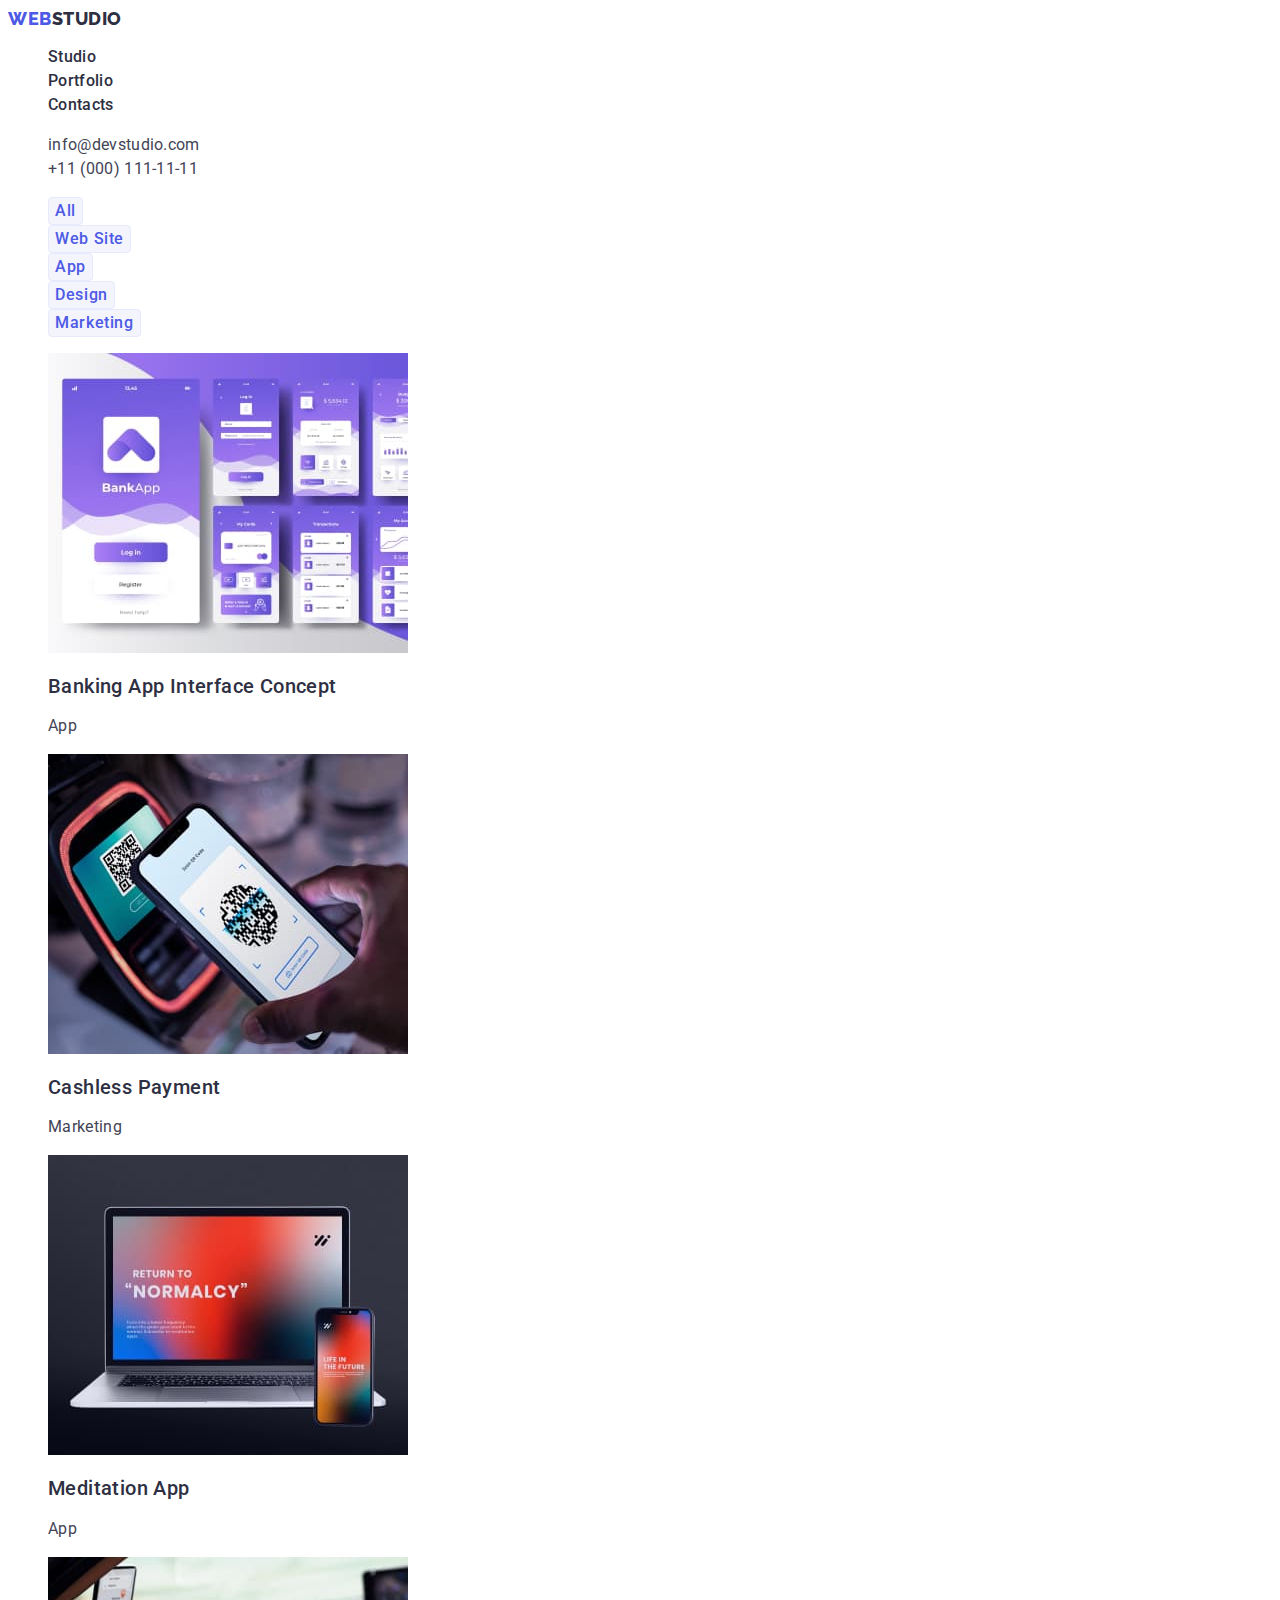
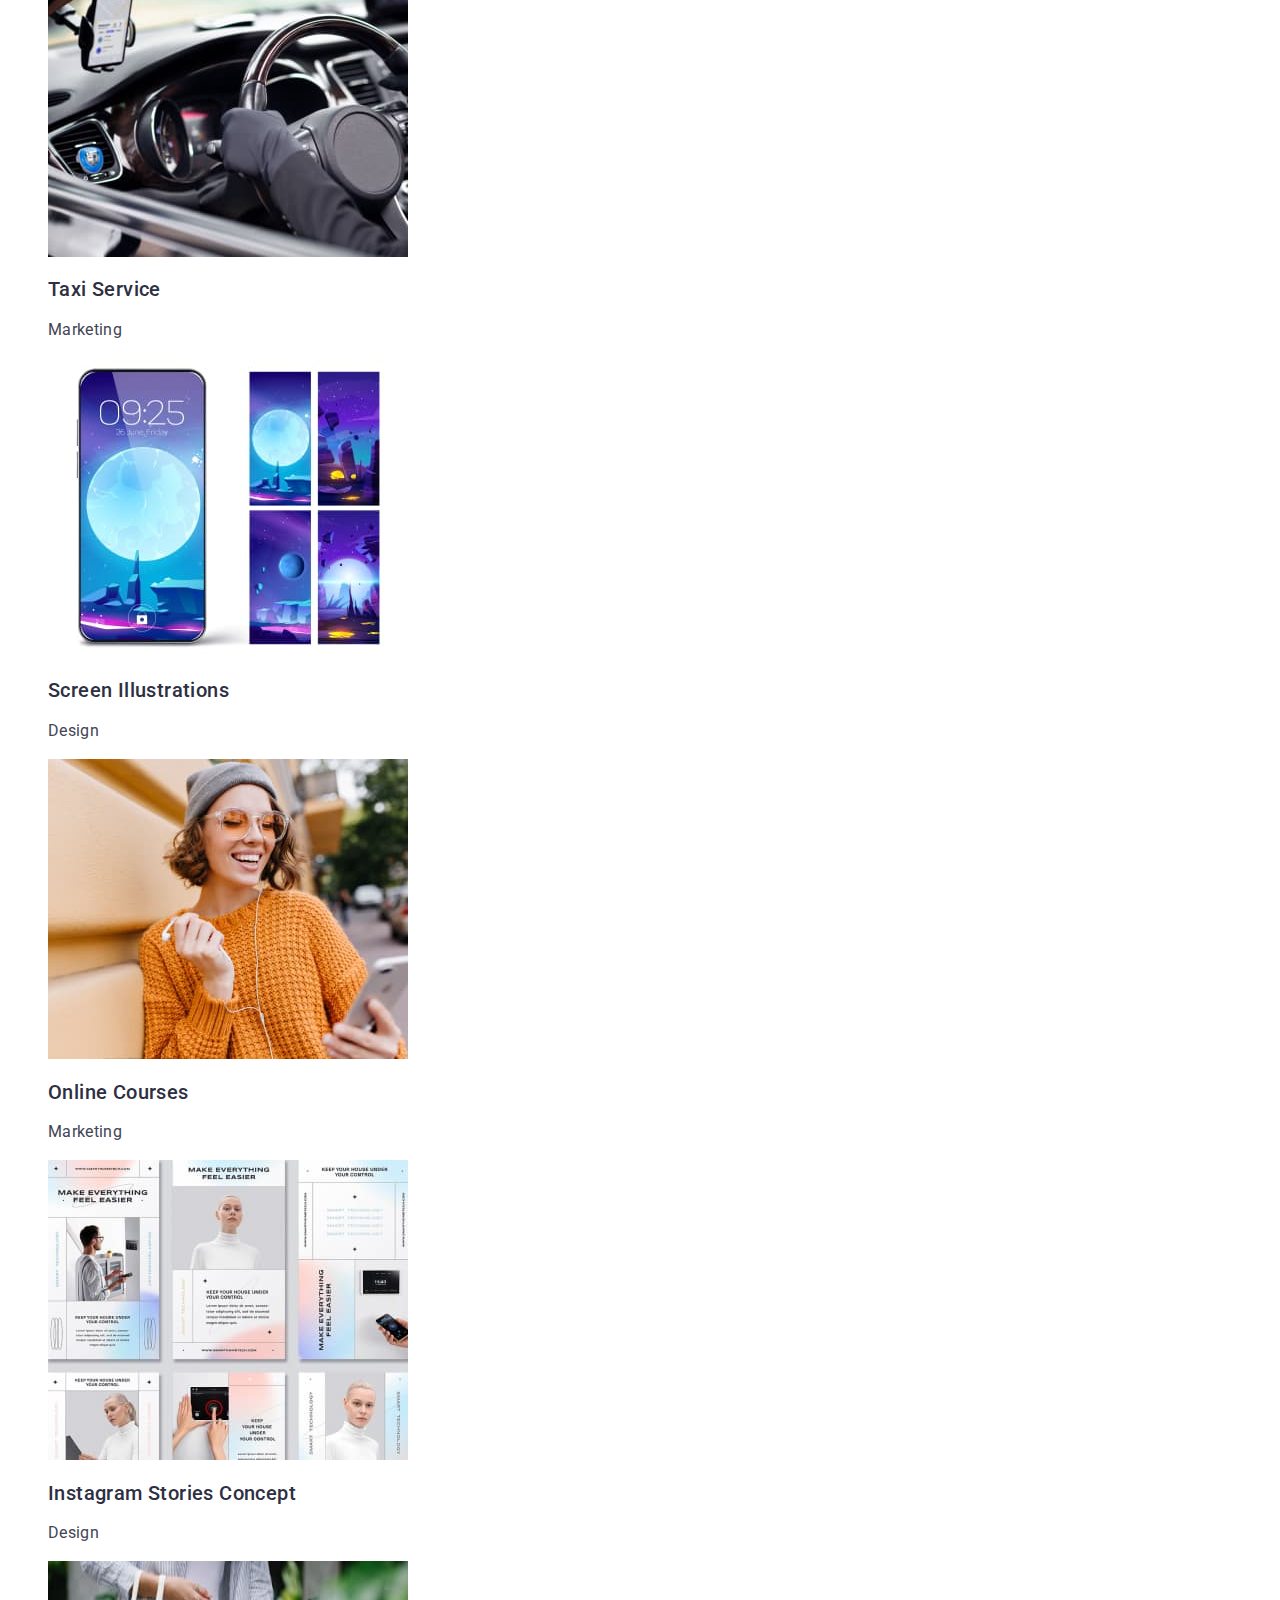
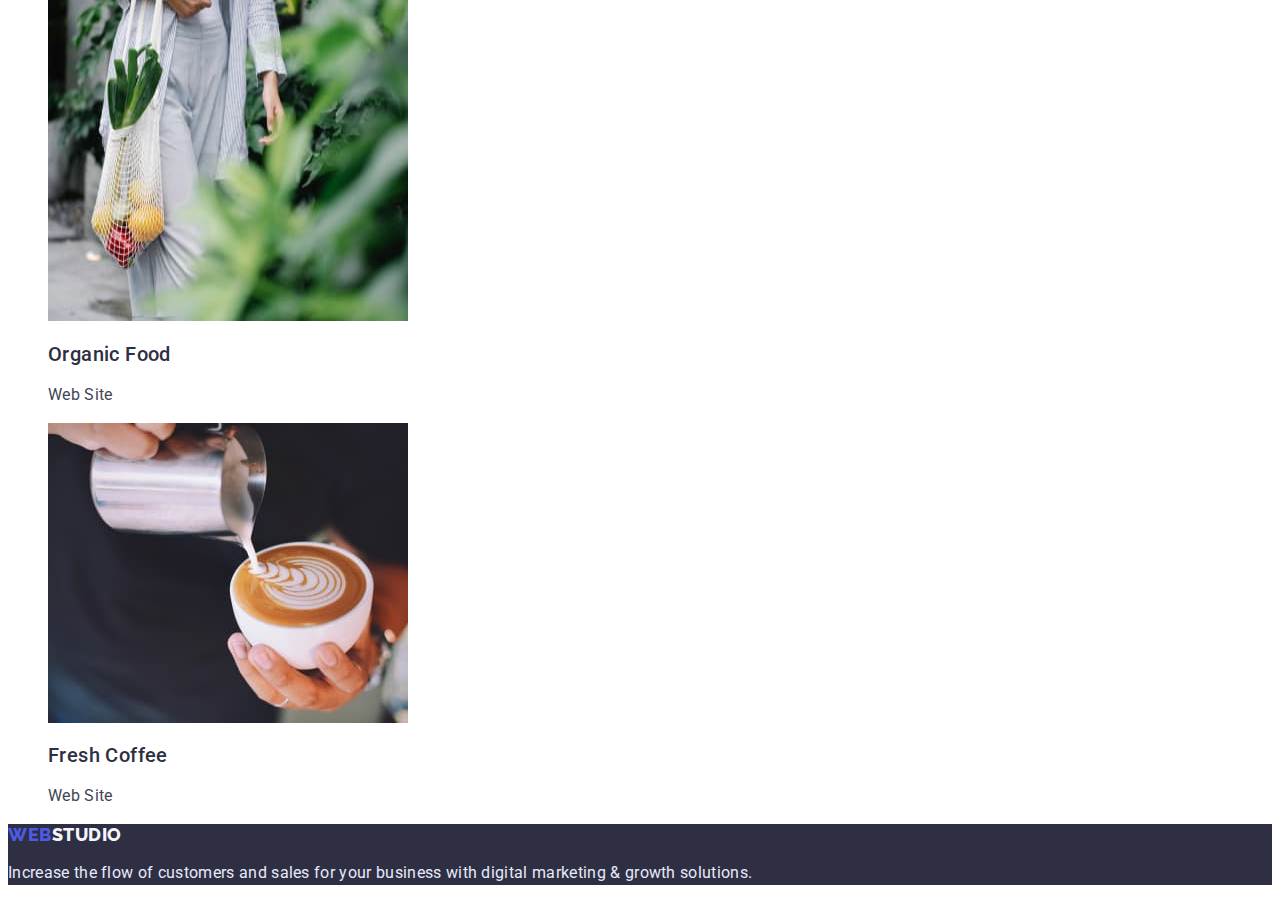
==== portfolio.html @ 7cc0dd87 "Initial commit" ====
<!DOCTYPE html>
<html lang="en">
  <head>
    <meta charset="UTF-8" />
    <meta http-equiv="X-UA-Compatible" content="IE=edge" />
    <meta name="viewport" content="width=device-width, initial-scale=1.0" />
    <title>Document</title>
    <link rel="preconnect" href="https://fonts.googleapis.com" />
    <link rel="preconnect" href="https://fonts.gstatic.com" crossorigin />
    <link
      href="https://fonts.googleapis.com/css2?family=Raleway:wght@800&family=Roboto:wght@400;500;700&display=swap"
      rel="stylesheet"
    />
    <link rel="stylesheet" href="./css/styles.css" />
  </head>
  <body>
    <!--HEADER-->
    <header>
      <nav class="navigation">
        <a class="logo link" href="./index.html"
          >WEB<span class="header-part-word">Studio</span>
        </a>
        <ul class="menu list">
          <li class="menu-item">
            <a class="menu-link link" href="./index.html">Studio</a>
          </li>
          <li class="menu-item">
            <a class="menu-link link" href="./portfolio.html">Portfolio</a>
          </li>
          <li class="menu-item">
            <a class="menu-link link" href="">Contacts</a>
          </li>
        </ul>
        <!--Navigation-->
      </nav>
      <address class="communication-methods">
        <ul class="list">
          <li>
            <a class="link contacts" href="mailto:info@devstudio.com"
              >info@devstudio.com</a
            >
          </li>
          <li>
            <a class="link contacts" href="tel:+110001111111"
              >+11 (000) 111-11-11
            </a>
          </li>
        </ul>
      </address>
    </header>
    <!--==========================MAIN====================-->
    <main>
      <!--========FIRST SECTIONS==========-->
      <section>
        <h1 hidden>Sections of the site</h1>
        <ul class="list menu-sections">
          <!--BUTTONS FOCUS HOVER-->
          <li><button class="filter-btn" type="button">All</button></li>
          <li><button class="filter-btn" type="button">Web Site</button></li>
          <li><button class="filter-btn" type="button">App</button></li>
          <li><button class="filter-btn" type="button">Design</button></li>
          <li><button class="filter-btn" type="button">Marketing</button></li>
        </ul>
        <ul class="list">
          <li>
            <a class="link" href="">
              <img
                src="./images/bankappinterfc.jpg"
                alt="Banking App Interface Concept"
                width="360"
                height="300"
              />
              <h2 class="nav-types-work">Banking App Interface Concept</h2>
              <p class="text-supnav">App</p>
            </a>
          </li>
          <li>
            <a class="link" href="">
              <img
                src="./images/cashless-payment.jpg"
                alt="Cashless Payment"
                width="360"
                height="300"
              />
              <h2 class="nav-types-work">Cashless Payment</h2>
              <p class="text-supnav">Marketing</p></a
            >
          </li>
          <li>
            <a class="link" href="">
              <img
                src="./images/meditaion-app.jpg"
                alt="Meditation App"
                width="360"
                height="300"
              />
              <h2 class="nav-types-work">Meditation App</h2>
              <p class="text-supnav">App</p>
            </a>
          </li>
          <li>
            <a class="link" href="">
              <img
                src="./images/taxi-service.jpg"
                alt="Taxi Service"
                width="360"
                height="300"
              />
              <h2 class="nav-types-work">Taxi Service</h2>
              <p class="text-supnav">Marketing</p>
            </a>
          </li>
          <li>
            <a class="link" href="">
              <img
                src="./images/screen-illustrations.jpg"
                alt="Screen Illustrations"
                width="360"
                height="300"
              />
              <h2 class="nav-types-work">Screen Illustrations</h2>
              <p class="text-supnav">Design</p>
            </a>
          </li>
          <li>
            <a class="link" href="">
              <img
                src="./images/online-courses.jpg"
                alt="Online Courses"
                height="300"
                width="360"
              />
              <h2 class="nav-types-work">Online Courses</h2>
              <p class="text-supnav">Marketing</p>
            </a>
          </li>
          <li>
            <a class="link" href="">
              <img
                src="./images/instagram-stories-concept.jpg"
                alt="Instagram Stories Concept"
                width="360"
                height="300"
              />
              <h2 class="nav-types-work">Instagram Stories Concept</h2>
              <p class="text-supnav">Design</p>
            </a>
          </li>
          <li>
            <a class="link" href="">
              <img
                src="./images/organic-food.jpg"
                alt="Organic Food"
                width="360"
                height="360"
              />
              <h2 class="nav-types-work">Organic Food</h2>
              <p class="text-supnav">Web Site</p>
            </a>
          </li>
          <li>
            <a class="link" href="">
              <img
                src="./images/fresh-coffee.jpg"
                alt="Fresh Coffee"
                width="360"
                height="300"
              />
              <h2 class="nav-types-work">Fresh Coffee</h2>
              <p class="text-supnav">Web Site</p>
            </a>
          </li>
        </ul>
      </section>
    </main>
    <footer class="footer">
      <a class="logo link" href="./index.html"
        >WEB<span class="footer-part-word">Studio</span>
      </a>
      <p class="paragraph-footer">
        Increase the flow of customers and sales for your business with digital
        marketing & growth solutions.
      </p>
    </footer>
  </body>
</html>
---- css/styles.css ----
:root {
  --font-color: #4d5ae5;
  --color-menu: #2e2f42;
  --color-nav-links: #434455;
}
.list {
  list-style: none;
}
.link {
  text-decoration: none;
}
body {
  font-family: "Roboto", sans-serif;
  color: var(--color-nav-links);
  background-color: #ffffff;
}
/*=============================HEADER FIRST AND SEKOND PAGE============================*/
.logo {
  font-family: "Raleway", sans-serif;
  font-weight: 800;
  font-size: 18px;
  line-height: 1.17;
  letter-spacing: 0.03em;
  text-transform: uppercase;
  color: var(--font-color);
}
.header-part-word {
  font-family: "Raleway", sans-serif;
  font-weight: 800;
  font-size: 18px;
  line-height: 1.17;
  letter-spacing: 0.03em;
  text-transform: uppercase;

  color: var(--color-menu);
}

.menu-link {
  font-weight: 500;
  font-size: 16px;
  line-height: 1.5;
  letter-spacing: 0.02em;

  color: var(--color-menu);
}
.menu-link:hover,
.menu-link:focus {
  color: #404bbf;
}
.communication-methods {
  font-style: normal;
}
.contacts {
  font-weight: 400;
  font-size: 16px;
  line-height: 1.5;
  letter-spacing: 0.02em;
  color: var(--color-nav-links);
}
.contacts:hover,
.contacts:focus {
  color: #404bbf;
}
.contacts {
  font-weight: 400;
  font-size: 16px;
  line-height: 1.5;
  letter-spacing: 0.02em;
  color: var(--color-nav-links);
}
.contacts:hover,
.contacts:focus {
  color: #404bbf;
}
/*=========================SECTION HERO FIRST PAGE====================== */
.hero {
  background: var(--color-menu);
}
.section-name {
  font-weight: 700;
  font-size: 56px;
  line-height: 1.07;
  text-align: center;
  letter-spacing: 0.02em;

  color: #ffffff;
}
.modal-btn {
  font-family: "Roboto", sans-serif;
  font-weight: 500;
  font-size: 16px;
  line-height: 1.5;
  letter-spacing: 0.04em;
  cursor: pointer;

  color: #ffffff;
  background: var(--font-color);
}
.modal-btn:hover,
.modal-btn:focus {
  background: #404bbf;
}
.section-subtitle {
  font-weight: 500;
  font-size: 20px;
  line-height: 1.2;
  letter-spacing: 0.02em;

  color: var(--color-menu);
}
.text-section-subtitle {
  font-size: 16px;
  line-height: 1.5;
  letter-spacing: 0.02em;
}
/*COMPONENS FOR TWO SECTOIN TITLE: What are we doing and Our team*/
.section-title {
  font-weight: 700;
  font-size: 36px;
  line-height: 1.11;
  text-align: center;
  letter-spacing: 0.02em;
  text-transform: capitalize;

  color: var(--color-menu);
}
/*COMPONENS FIRST SECTION for h for section Our team*/
.web-studioworker {
  font-weight: 500;
  font-size: 20px;
  line-height: 1.2;
  text-align: center;
  letter-spacing: 0.02em;

  color: var(--color-menu);
}
/*COMPONENS FIRST SECTION for p heading */
.web-studioworker-speciality {
  font-weight: 400;
  font-size: 16px;
  line-height: 1.5;
  text-align: center;
  letter-spacing: 0.02em;
}
/*==========================FOURTH SECTION====================== */
.section-list-team {
  background-color: #f4f4fd;
}
.links-fourth-section {
  background-color: #ffffff;
}
/*=====================SECTION HERO SECOND PAGE=========================*/
/*BUTTONS All-WebSite-App-Design-Marketing*/
.filter-btn {
  font-family: Roboto, sans-serif;
  font-weight: 500;
  font-size: 16px;
  line-height: 1.5;
  letter-spacing: 0.04em;

  color: var(--font-color);
  background: #f4f4fd;
  border: 1px solid #e7e9fc;
  border-radius: 4px;
  cursor: pointer;
}
.filter-btn:hover,
.filter-btn:focus {
  color: #ffffff;
  background: #404bbf;
}
/*================Subheadings of the second section====================*/
.nav-types-work {
  font-weight: 500;
  font-size: 20px;
  line-height: 1.2;
  letter-spacing: 0.02em;

  color: var(--color-menu);
}
/*PARAGRAPHS SUPHEADINGS*/
.text-supnav {
  font-size: 16px;
  line-height: 1.5;
  letter-spacing: 0.02em;
  color: var(--color-nav-links);
}
/*FOOTER*/
.footer {
  background-color: var(--color-menu);
}
.footer-part-word {
  font-family: "Raleway", sans-serif;
  font-weight: 800;
  font-size: 18px;
  line-height: 1.17;
  letter-spacing: 0.03em;
  color: #f4f4fd;
}
.paragraph-footer {
  font-weight: 400;
  font-size: 16px;
  line-height: 1.5;
  letter-spacing: 0.02em;
  color: #e7e9fc;
}
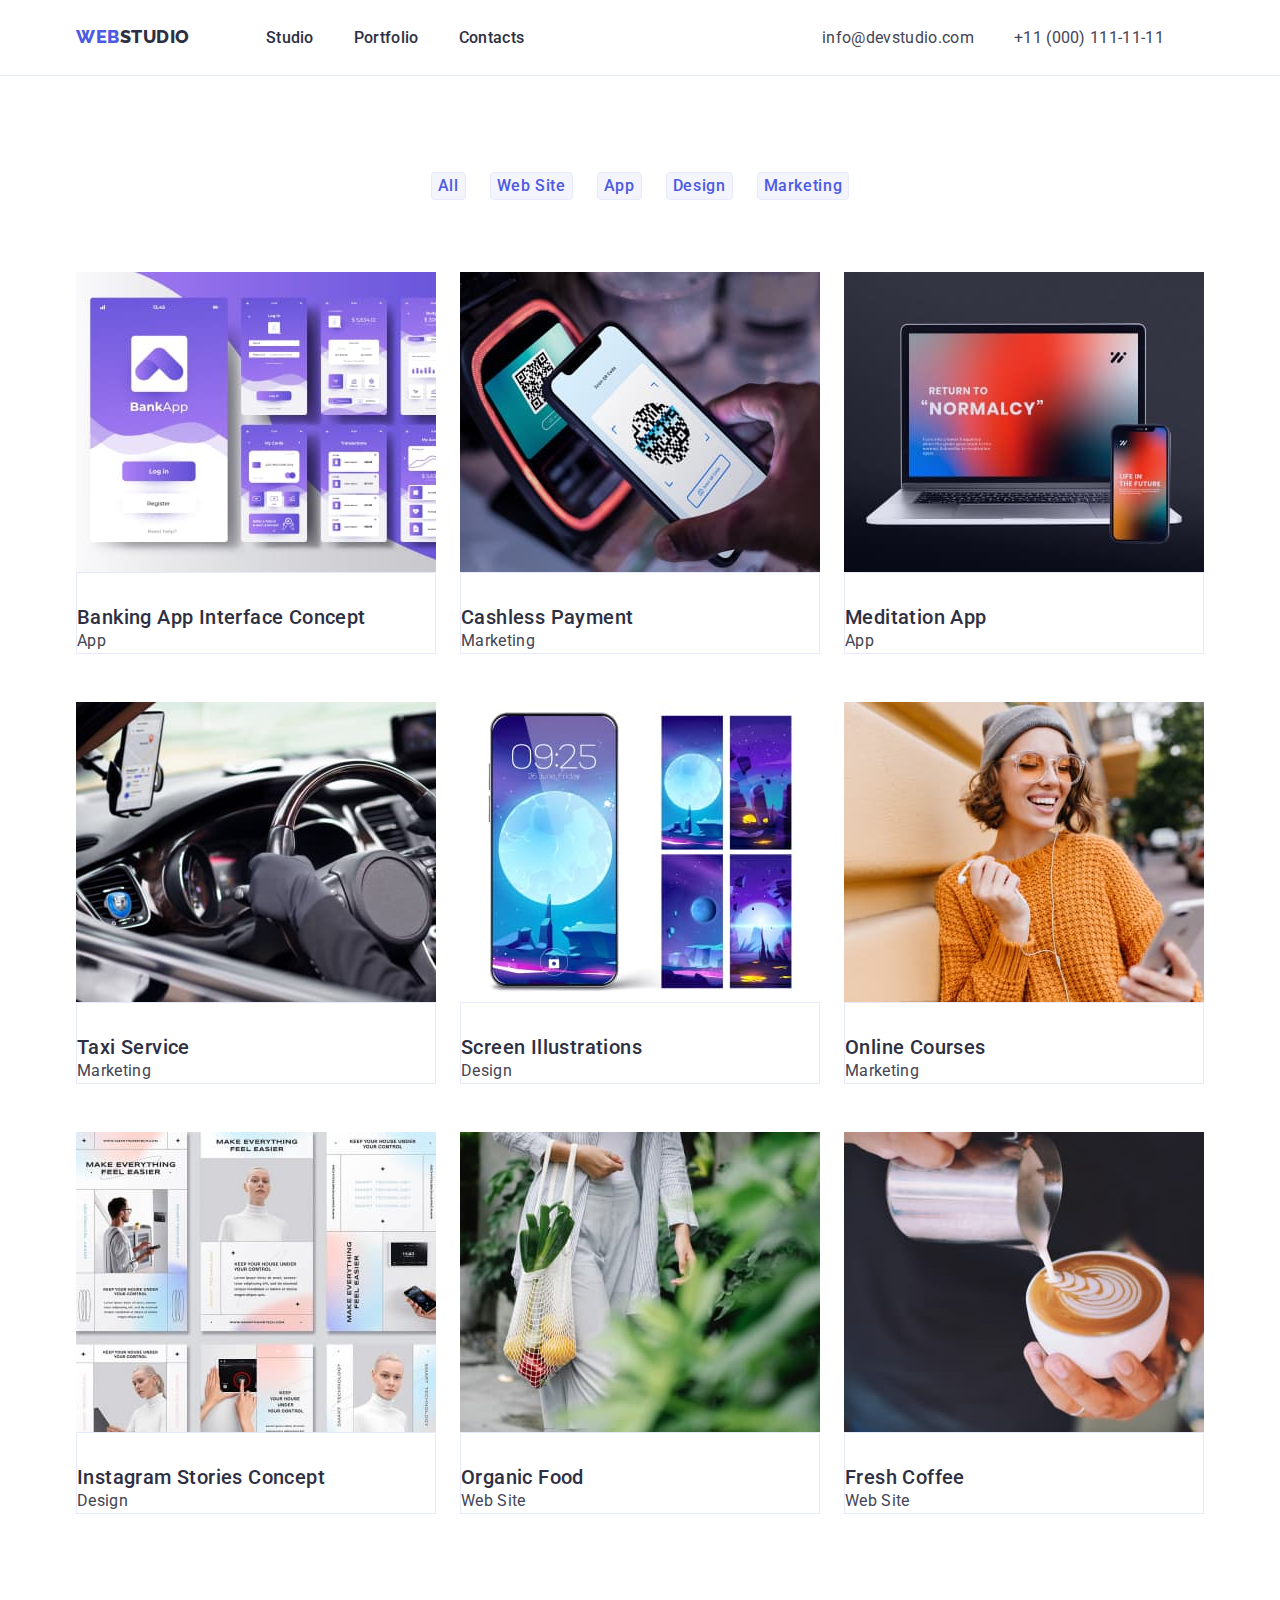
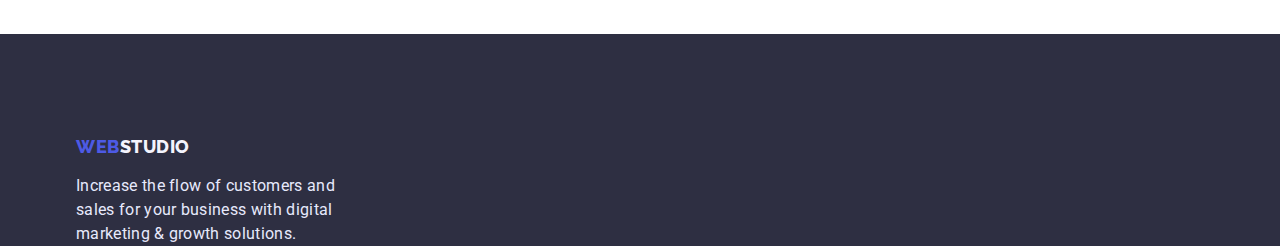
==== commit a490178a: "version-1" ====
--- a/portfolio.html
+++ b/portfolio.html
@@ -11,58 +11,75 @@
       href="https://fonts.googleapis.com/css2?family=Raleway:wght@800&family=Roboto:wght@400;500;700&display=swap"
       rel="stylesheet"
     />
+    <link
+      rel="stylesheet"
+      href="https://cdn.jsdelivr.net/npm/modern-normalize@1.1.0/modern-normalize.css"
+    />
     <link rel="stylesheet" href="./css/styles.css" />
   </head>
   <body>
     <!--HEADER-->
-    <header>
-      <nav class="navigation">
-        <a class="logo link" href="./index.html"
-          >WEB<span class="header-part-word">Studio</span>
-        </a>
-        <ul class="menu list">
-          <li class="menu-item">
-            <a class="menu-link link" href="./index.html">Studio</a>
-          </li>
-          <li class="menu-item">
-            <a class="menu-link link" href="./portfolio.html">Portfolio</a>
-          </li>
-          <li class="menu-item">
-            <a class="menu-link link" href="">Contacts</a>
-          </li>
-        </ul>
-        <!--Navigation-->
-      </nav>
-      <address class="communication-methods">
-        <ul class="list">
-          <li>
-            <a class="link contacts" href="mailto:info@devstudio.com"
-              >info@devstudio.com</a
-            >
-          </li>
-          <li>
-            <a class="link contacts" href="tel:+110001111111"
-              >+11 (000) 111-11-11
-            </a>
-          </li>
-        </ul>
-      </address>
+    <header class="page-header">
+      <div class="container page-header-container">
+        <nav class="navigation">
+          <a class="logo link" href="./index.html"
+            >WEB<span class="header-part-word">Studio</span>
+          </a>
+          <ul class="menu list">
+            <li class="menu-item">
+              <a class="menu-link link" href="./index.html">Studio</a>
+            </li>
+            <li class="menu-item">
+              <a class="menu-link link" href="./portfolio.html">Portfolio</a>
+            </li>
+            <li class="menu-item">
+              <a class="menu-link link" href="">Contacts</a>
+            </li>
+          </ul>
+          <!--Navigation-->
+        </nav>
+        <address class="communication-methods">
+          <ul class="menu list">
+            <li>
+              <a class="link contacts" href="mailto:info@devstudio.com"
+                >info@devstudio.com</a
+              >
+            </li>
+            <li>
+              <a class="link contacts" href="tel:+110001111111"
+                >+11 (000) 111-11-11
+              </a>
+            </li>
+          </ul>
+        </address>
+      </div>
     </header>
     <!--==========================MAIN====================-->
     <main>
       <!--========FIRST SECTIONS==========-->
-      <section>
+      <section class="container">
         <h1 hidden>Sections of the site</h1>
         <ul class="list menu-sections">
           <!--BUTTONS FOCUS HOVER-->
-          <li><button class="filter-btn" type="button">All</button></li>
-          <li><button class="filter-btn" type="button">Web Site</button></li>
-          <li><button class="filter-btn" type="button">App</button></li>
-          <li><button class="filter-btn" type="button">Design</button></li>
-          <li><button class="filter-btn" type="button">Marketing</button></li>
+          <li class="btn-portfolio">
+            <button class="filter-btn" type="button">All</button>
+          </li>
+          <li class="btn-portfolio">
+            <button class="filter-btn" type="button">Web Site</button>
+          </li>
+          <li class="btn-portfolio">
+            <button class="filter-btn" type="button">App</button>
+          </li>
+          <li class="btn-portfolio">
+            <button class="filter-btn" type="button">Design</button>
+          </li>
+          <li class="btn-portfolio">
+            <button class="filter-btn" type="button">Marketing</button>
+          </li>
         </ul>
-        <ul class="list">
-          <li>
+        <!-------------Types of work with pictures---------------------->
+        <ul class="list portfolio-img">
+          <li class="pictures-of-works">
             <a class="link" href="">
               <img
                 src="./images/bankappinterfc.jpg"
@@ -70,11 +87,13 @@
                 width="360"
                 height="300"
               />
-              <h2 class="nav-types-work">Banking App Interface Concept</h2>
-              <p class="text-supnav">App</p>
-            </a>
-          </li>
-          <li>
+              <div class="typical-examples-work">
+                <h2 class="nav-types-work">Banking App Interface Concept</h2>
+                <p class="text-supnav">App</p>
+              </div>
+            </a>
+          </li>
+          <li class="pictures-of-works">
             <a class="link" href="">
               <img
                 src="./images/cashless-payment.jpg"
@@ -82,11 +101,13 @@
                 width="360"
                 height="300"
               />
-              <h2 class="nav-types-work">Cashless Payment</h2>
-              <p class="text-supnav">Marketing</p></a
-            >
-          </li>
-          <li>
+              <div class="typical-examples-work">
+                <h2 class="nav-types-work">Cashless Payment</h2>
+                <p class="text-supnav">Marketing</p>
+              </div>
+            </a>
+          </li>
+          <li class="pictures-of-works">
             <a class="link" href="">
               <img
                 src="./images/meditaion-app.jpg"
@@ -94,11 +115,13 @@
                 width="360"
                 height="300"
               />
-              <h2 class="nav-types-work">Meditation App</h2>
-              <p class="text-supnav">App</p>
-            </a>
-          </li>
-          <li>
+              <div class="typical-examples-work">
+                <h2 class="nav-types-work">Meditation App</h2>
+                <p class="text-supnav">App</p>
+              </div>
+            </a>
+          </li>
+          <li class="pictures-of-works">
             <a class="link" href="">
               <img
                 src="./images/taxi-service.jpg"
@@ -106,11 +129,13 @@
                 width="360"
                 height="300"
               />
-              <h2 class="nav-types-work">Taxi Service</h2>
-              <p class="text-supnav">Marketing</p>
-            </a>
-          </li>
-          <li>
+              <div class="typical-examples-work">
+                <h2 class="nav-types-work">Taxi Service</h2>
+                <p class="text-supnav">Marketing</p>
+              </div>
+            </a>
+          </li>
+          <li class="pictures-of-works">
             <a class="link" href="">
               <img
                 src="./images/screen-illustrations.jpg"
@@ -118,11 +143,13 @@
                 width="360"
                 height="300"
               />
-              <h2 class="nav-types-work">Screen Illustrations</h2>
-              <p class="text-supnav">Design</p>
-            </a>
-          </li>
-          <li>
+              <div class="typical-examples-work">
+                <h2 class="nav-types-work">Screen Illustrations</h2>
+                <p class="text-supnav">Design</p>
+              </div>
+            </a>
+          </li>
+          <li class="pictures-of-works">
             <a class="link" href="">
               <img
                 src="./images/online-courses.jpg"
@@ -130,11 +157,13 @@
                 height="300"
                 width="360"
               />
-              <h2 class="nav-types-work">Online Courses</h2>
-              <p class="text-supnav">Marketing</p>
-            </a>
-          </li>
-          <li>
+              <div class="typical-examples-work">
+                <h2 class="nav-types-work">Online Courses</h2>
+                <p class="text-supnav">Marketing</p>
+              </div>
+            </a>
+          </li>
+          <li class="pictures-of-works bottom-pictures">
             <a class="link" href="">
               <img
                 src="./images/instagram-stories-concept.jpg"
@@ -142,23 +171,27 @@
                 width="360"
                 height="300"
               />
-              <h2 class="nav-types-work">Instagram Stories Concept</h2>
-              <p class="text-supnav">Design</p>
-            </a>
-          </li>
-          <li>
+              <div class="typical-examples-work">
+                <h2 class="nav-types-work">Instagram Stories Concept</h2>
+                <p class="text-supnav">Design</p>
+              </div>
+            </a>
+          </li>
+          <li class="pictures-of-works bottom-pictures">
             <a class="link" href="">
               <img
                 src="./images/organic-food.jpg"
                 alt="Organic Food"
                 width="360"
-                height="360"
-              />
-              <h2 class="nav-types-work">Organic Food</h2>
-              <p class="text-supnav">Web Site</p>
-            </a>
-          </li>
-          <li>
+                height="300"
+              />
+              <div class="typical-examples-work">
+                <h2 class="nav-types-work">Organic Food</h2>
+                <p class="text-supnav">Web Site</p>
+              </div>
+            </a>
+          </li>
+          <li class="pictures-of-works bottom-pictures">
             <a class="link" href="">
               <img
                 src="./images/fresh-coffee.jpg"
@@ -166,21 +199,26 @@
                 width="360"
                 height="300"
               />
-              <h2 class="nav-types-work">Fresh Coffee</h2>
-              <p class="text-supnav">Web Site</p>
+              <div class="typical-examples-work">
+                <h2 class="nav-types-work">Fresh Coffee</h2>
+                <p class="text-supnav">Web Site</p>
+              </div>
             </a>
           </li>
         </ul>
       </section>
     </main>
     <footer class="footer">
-      <a class="logo link" href="./index.html"
-        >WEB<span class="footer-part-word">Studio</span>
-      </a>
-      <p class="paragraph-footer">
-        Increase the flow of customers and sales for your business with digital
-        marketing & growth solutions.
-      </p>
+      <div class="container">
+        <a class="logo link logo-footer" href="./index.html"
+          >WEB<span class="footer-part-word">Studio</span>
+        </a>
+        <p class="paragraph-footer">
+          Increase the flow of customers and <br />
+          sales for your business with digital <br />
+          marketing & growth solutions.
+        </p>
+      </div>
     </footer>
   </body>
 </html>
--- a/css/styles.css
+++ b/css/styles.css
@@ -14,7 +14,58 @@
   color: var(--color-nav-links);
   background-color: #ffffff;
 }
-/*=============================HEADER FIRST AND SEKOND PAGE============================*/
+.section {
+  padding-top: 120px;
+  padding-bottom: 120px;
+}
+/*===================Reset styles HM3================== */
+h1,
+h2,
+h3,
+h4,
+h5,
+h6,
+p {
+  margin-top: 0;
+  margin-bottom: 0;
+}
+ul,
+ol {
+  margin-top: 0;
+  margin-bottom: 0;
+  padding-left: 0;
+}
+img {
+  display: block;
+}
+.container {
+  width: 1158px;
+  margin-left: auto;
+  margin-right: auto;
+  padding-left: 15px;
+  padding-right: 15px;
+}
+/*===========================HEADER FIRST AND SEKOND PAGE============================*/
+.page-header {
+  padding-top: 25.5px;
+  padding-bottom: 25.5px;
+  border-bottom: 1px solid #e7e9fc;
+}
+.page-header-container {
+  display: flex;
+}
+
+.navigation {
+  display: flex;
+}
+.menu {
+  display: flex;
+  align-items: center;
+}
+.menu-item:not(:last-child) {
+  margin-right: 40px;
+}
+
 .logo {
   font-family: "Raleway", sans-serif;
   font-weight: 800;
@@ -23,6 +74,7 @@
   letter-spacing: 0.03em;
   text-transform: uppercase;
   color: var(--font-color);
+  margin-right: 76px;
 }
 .header-part-word {
   font-family: "Raleway", sans-serif;
@@ -49,6 +101,7 @@
 }
 .communication-methods {
   font-style: normal;
+  margin-left: auto;
 }
 .contacts {
   font-weight: 400;
@@ -56,25 +109,18 @@
   line-height: 1.5;
   letter-spacing: 0.02em;
   color: var(--color-nav-links);
+  margin-right: 40px;
 }
 .contacts:hover,
 .contacts:focus {
   color: #404bbf;
 }
-.contacts {
-  font-weight: 400;
-  font-size: 16px;
-  line-height: 1.5;
-  letter-spacing: 0.02em;
-  color: var(--color-nav-links);
-}
-.contacts:hover,
-.contacts:focus {
-  color: #404bbf;
-}
+
 /*=========================SECTION HERO FIRST PAGE====================== */
 .hero {
   background: var(--color-menu);
+  padding-top: 188px;
+  padding-bottom: 188px;
 }
 .section-name {
   font-weight: 700;
@@ -84,6 +130,7 @@
   letter-spacing: 0.02em;
 
   color: #ffffff;
+  margin-bottom: 48px;
 }
 .modal-btn {
   font-family: "Roboto", sans-serif;
@@ -92,14 +139,26 @@
   line-height: 1.5;
   letter-spacing: 0.04em;
   cursor: pointer;
+  margin-left: auto;
+  margin-right: auto;
 
   color: #ffffff;
   background: var(--font-color);
+
+  border-radius: 4px;
+  padding-top: 15px;
+  padding-bottom: 15px;
+  padding-left: 32px;
+  padding-right: 32px;
 }
 .modal-btn:hover,
 .modal-btn:focus {
   background: #404bbf;
 }
+.btn-hero {
+  display: flex;
+  justify-content: center;
+}
 .section-subtitle {
   font-weight: 500;
   font-size: 20px;
@@ -107,13 +166,33 @@
   letter-spacing: 0.02em;
 
   color: var(--color-menu);
+
+  padding-bottom: 8px;
 }
 .text-section-subtitle {
   font-size: 16px;
   line-height: 1.5;
   letter-spacing: 0.02em;
 }
+/*=================================Second section STRATEGY PUNCTUALITY==========================*/
+.list-of-benefits {
+  display: flex;
+}
+.text-benefit:not(:nth-child(4n)) {
+  margin-right: 24px;
+}
+
+/*Third section What are we doing*/
+.work-examples {
+  display: flex;
+  flex-wrap: wrap;
+}
+.exmpl-work-picture:not(:nth-child(3n)) {
+  margin-right: 24px;
+}
+
 /*COMPONENS FOR TWO SECTOIN TITLE: What are we doing and Our team*/
+
 .section-title {
   font-weight: 700;
   font-size: 36px;
@@ -121,6 +200,7 @@
   text-align: center;
   letter-spacing: 0.02em;
   text-transform: capitalize;
+  margin-bottom: 72px;
 
   color: var(--color-menu);
 }
@@ -133,6 +213,7 @@
   letter-spacing: 0.02em;
 
   color: var(--color-menu);
+  margin-bottom: 8px;
 }
 /*COMPONENS FIRST SECTION for p heading */
 .web-studioworker-speciality {
@@ -142,13 +223,26 @@
   text-align: center;
   letter-spacing: 0.02em;
 }
-/*==========================FOURTH SECTION====================== */
+/*==========================FOURTH SECTION OUR TEAM====================== */
 .section-list-team {
   background-color: #f4f4fd;
 }
+.employees-cards {
+  display: flex;
+  flex-wrap: wrap;
+}
+.employee-card:not(:nth-child(4n)) {
+  margin-right: 24px;
+}
 .links-fourth-section {
   background-color: #ffffff;
 }
+.name-vacancy-employee {
+  padding-top: 32px;
+  border-radius: 0px 0px 4px 4px;
+  border: solid 0.5px #ccc;
+}
+
 /*=====================SECTION HERO SECOND PAGE=========================*/
 /*BUTTONS All-WebSite-App-Design-Marketing*/
 .filter-btn {
@@ -169,6 +263,18 @@
   color: #ffffff;
   background: #404bbf;
 }
+.menu-sections {
+  display: flex;
+  margin-top: 96px;
+  margin-bottom: 72px;
+  justify-content: center;
+}
+.btn-portfolio:not(:last-child) {
+  margin-right: 24px;
+}
+.btn-portfolio {
+  padding: 12px, 24px, 12px, 24px;
+}
 /*================Subheadings of the second section====================*/
 .nav-types-work {
   font-weight: 500;
@@ -184,6 +290,29 @@
   line-height: 1.5;
   letter-spacing: 0.02em;
   color: var(--color-nav-links);
+}
+.portfolio-img {
+  display: flex;
+  flex-wrap: wrap;
+}
+
+.pictures-of-works:not(:nth-last-child(-n + 3)) {
+  margin-bottom: 48px;
+}
+.pictures-of-works:not(:nth-child(3n)) {
+  margin-right: 24px;
+}
+/*.pictures-of-works {
+  flex-basis: calc((100%-48px) / 3);
+}*/
+.bottom-pictures {
+  margin-bottom: 120px;
+}
+.typical-examples-work {
+  border: 1px solid #e7e9fc;
+  padding-top: 32px;
+}
+.nav-types-work {
 }
 /*FOOTER*/
 .footer {
@@ -197,10 +326,14 @@
   letter-spacing: 0.03em;
   color: #f4f4fd;
 }
+.footer {
+  padding-top: 101.5px;
+}
 .paragraph-footer {
   font-weight: 400;
   font-size: 16px;
   line-height: 1.5;
   letter-spacing: 0.02em;
   color: #e7e9fc;
-}
+  margin-top: 17.5px;
+}
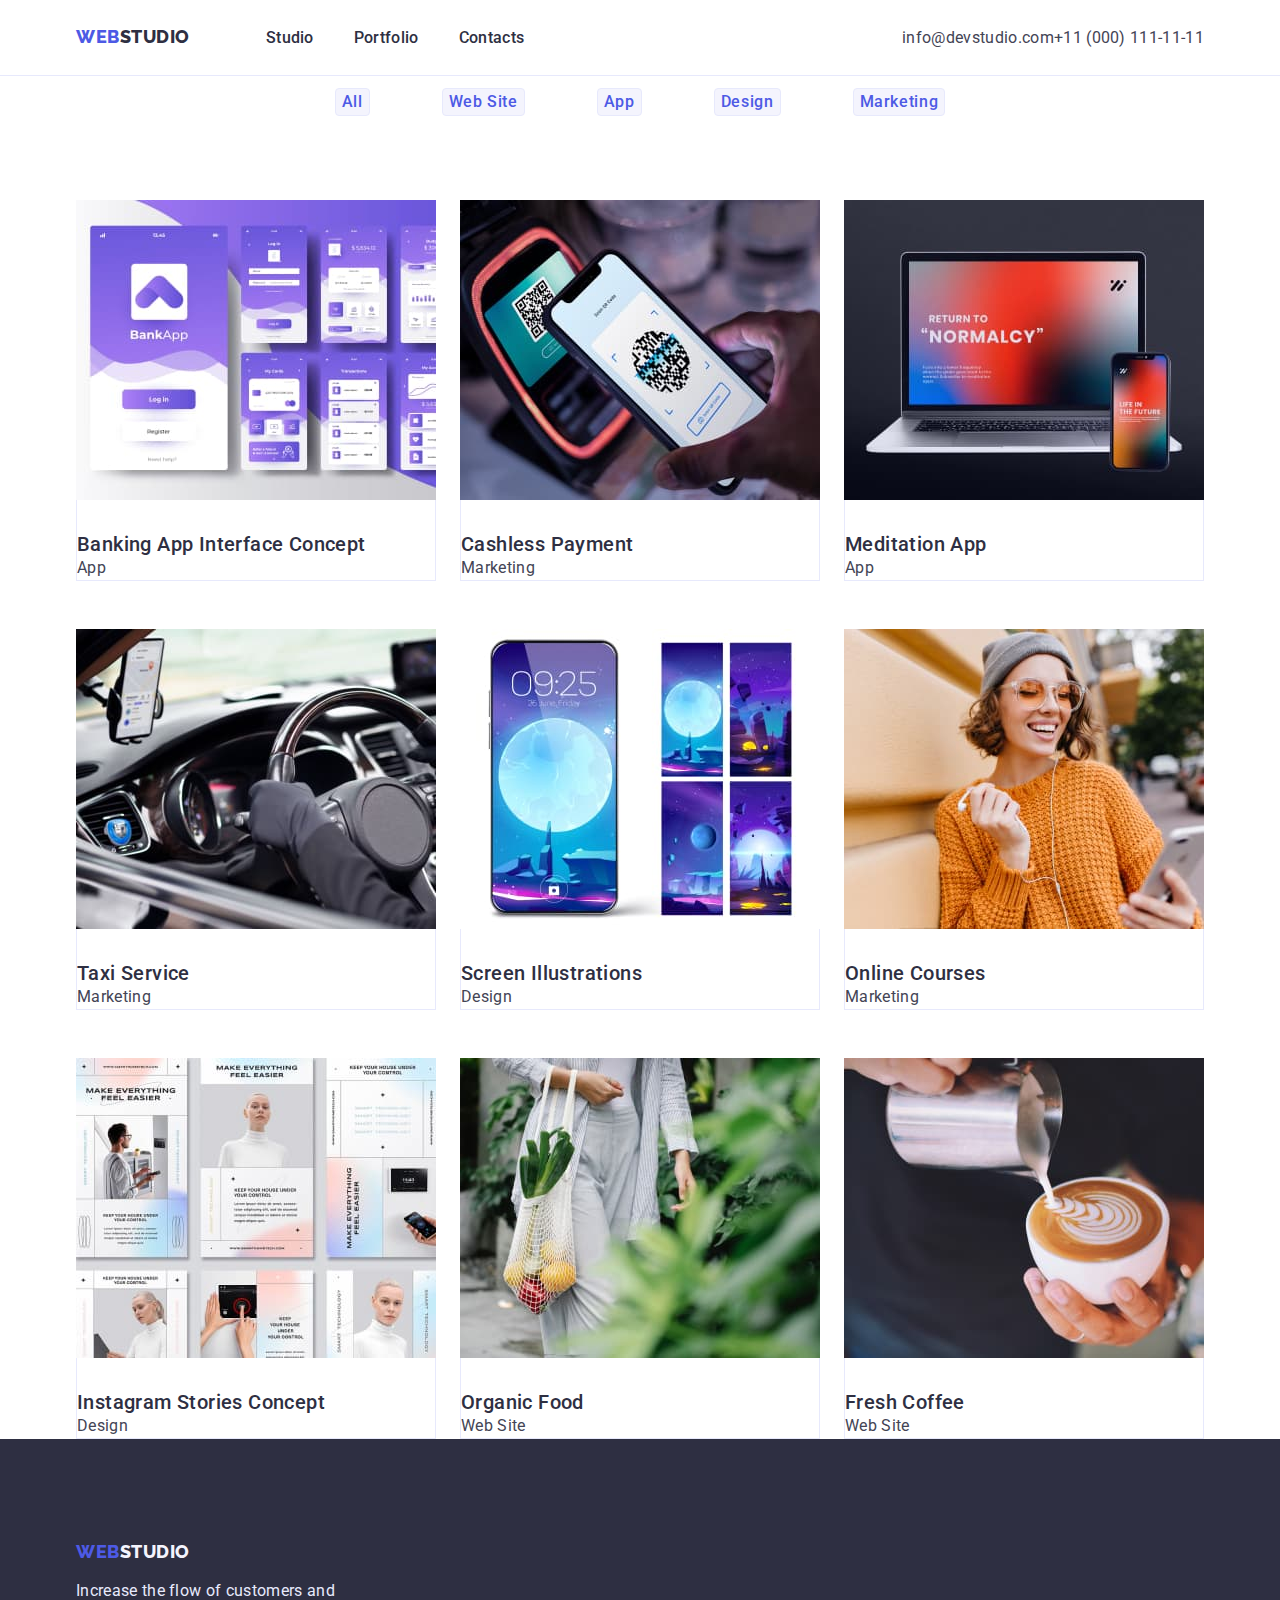
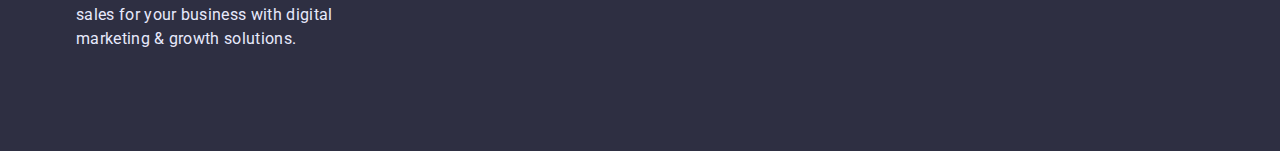
==== commit 24158442: "version-2" ====
--- a/portfolio.html
+++ b/portfolio.html
@@ -22,7 +22,7 @@
     <header class="page-header">
       <div class="container page-header-container">
         <nav class="navigation">
-          <a class="logo link" href="./index.html"
+          <a class="logo logo-header link" href="./index.html"
             >WEB<span class="header-part-word">Studio</span>
           </a>
           <ul class="menu list">
@@ -57,8 +57,9 @@
     <!--==========================MAIN====================-->
     <main>
       <!--========FIRST SECTIONS==========-->
-      <section class="container">
-        <h1 hidden>Sections of the site</h1>
+      <section >
+        <div class="container">
+        <h1 class="visually-hidden">Sections of the site</h1>
         <ul class="list menu-sections">
           <!--BUTTONS FOCUS HOVER-->
           <li class="btn-portfolio">
--- a/css/styles.css
+++ b/css/styles.css
@@ -2,7 +2,10 @@
   --font-color: #4d5ae5;
   --color-menu: #2e2f42;
   --color-nav-links: #434455;
-}
+  --color-white: #ffffff;
+  --color-blue: #404bbf;
+}
+
 .list {
   list-style: none;
 }
@@ -12,11 +15,14 @@
 body {
   font-family: "Roboto", sans-serif;
   color: var(--color-nav-links);
-  background-color: #ffffff;
+  background-color: var(--color-white);
 }
 .section {
   padding-top: 120px;
   padding-bottom: 120px;
+}
+.section-second {
+  padding-top: 120px;
 }
 /*===================Reset styles HM3================== */
 h1,
@@ -74,6 +80,8 @@
   letter-spacing: 0.03em;
   text-transform: uppercase;
   color: var(--font-color);
+}
+.logo-header {
   margin-right: 76px;
 }
 .header-part-word {
@@ -97,7 +105,10 @@
 }
 .menu-link:hover,
 .menu-link:focus {
-  color: #404bbf;
+  color: var(--color-blue);
+}
+.mail-number:not(:last-child) {
+  margin-right: 40px;
 }
 .communication-methods {
   font-style: normal;
@@ -109,16 +120,15 @@
   line-height: 1.5;
   letter-spacing: 0.02em;
   color: var(--color-nav-links);
-  margin-right: 40px;
 }
 .contacts:hover,
 .contacts:focus {
-  color: #404bbf;
+  color: var(--color-blue);
 }
 
 /*=========================SECTION HERO FIRST PAGE====================== */
 .hero {
-  background: var(--color-menu);
+  background-color: var(--color-menu);
   padding-top: 188px;
   padding-bottom: 188px;
 }
@@ -129,7 +139,7 @@
   text-align: center;
   letter-spacing: 0.02em;
 
-  color: #ffffff;
+  color: var(--color-white);
   margin-bottom: 48px;
 }
 .modal-btn {
@@ -141,9 +151,11 @@
   cursor: pointer;
   margin-left: auto;
   margin-right: auto;
-
-  color: #ffffff;
-  background: var(--font-color);
+  display: flex;
+
+  color: var(--color-white);
+  background-color: var(--font-color);
+  border-color: transparent;
 
   border-radius: 4px;
   padding-top: 15px;
@@ -153,12 +165,9 @@
 }
 .modal-btn:hover,
 .modal-btn:focus {
-  background: #404bbf;
-}
-.btn-hero {
-  display: flex;
-  justify-content: center;
-}
+  background-color: var(--color-blue);
+}
+
 .section-subtitle {
   font-weight: 500;
   font-size: 20px;
@@ -166,8 +175,6 @@
   letter-spacing: 0.02em;
 
   color: var(--color-menu);
-
-  padding-bottom: 8px;
 }
 .text-section-subtitle {
   font-size: 16px;
@@ -178,8 +185,24 @@
 .list-of-benefits {
   display: flex;
 }
-.text-benefit:not(:nth-child(4n)) {
-  margin-right: 24px;
+.visually-hidden {
+  position: absolute;
+  width: 1px;
+  height: 1px;
+  margin: -1px;
+  border: 0;
+  padding: 0;
+  white-space: nowrap;
+  clip-path: inset(100%);
+  clip: rect(0 0 0 0);
+  overflow: hidden;
+}
+
+.text-benefit:not(:last-child) {
+  margin-right: 24px;
+}
+.section-subtitle {
+  margin-bottom: 8px;
 }
 
 /*Third section What are we doing*/
@@ -235,12 +258,13 @@
   margin-right: 24px;
 }
 .links-fourth-section {
-  background-color: #ffffff;
-}
+  background-color: var(--color-white);
+  border-radius: 0px 0px 4px 4px;
+}
+
 .name-vacancy-employee {
   padding-top: 32px;
-  border-radius: 0px 0px 4px 4px;
-  border: solid 0.5px #ccc;
+  padding-bottom: 32px;
 }
 
 /*=====================SECTION HERO SECOND PAGE=========================*/
@@ -253,19 +277,19 @@
   letter-spacing: 0.04em;
 
   color: var(--font-color);
-  background: #f4f4fd;
+  background-color: #f4f4fd;
   border: 1px solid #e7e9fc;
   border-radius: 4px;
   cursor: pointer;
 }
 .filter-btn:hover,
 .filter-btn:focus {
-  color: #ffffff;
-  background: #404bbf;
+  color: var(--color-white);
+  background-color: var(--color-blue);
+  border-color: transparent;
 }
 .menu-sections {
   display: flex;
-  margin-top: 96px;
   margin-bottom: 72px;
   justify-content: center;
 }
@@ -273,7 +297,10 @@
   margin-right: 24px;
 }
 .btn-portfolio {
-  padding: 12px, 24px, 12px, 24px;
+  padding-left: 24px;
+  padding-right: 24px;
+  padding-top: 12px;
+  padding-bottom: 12px;
 }
 /*================Subheadings of the second section====================*/
 .nav-types-work {
@@ -284,6 +311,10 @@
 
   color: var(--color-menu);
 }
+.section-subtitle {
+  margin-bottom: 8px;
+}
+
 /*PARAGRAPHS SUPHEADINGS*/
 .text-supnav {
   font-size: 16px;
@@ -305,15 +336,14 @@
 /*.pictures-of-works {
   flex-basis: calc((100%-48px) / 3);
 }*/
-.bottom-pictures {
-  margin-bottom: 120px;
-}
+
 .typical-examples-work {
-  border: 1px solid #e7e9fc;
+  border-left: 1px solid #e7e9fc;
+  border-right: 1px solid #e7e9fc;
+  border-bottom: 1px solid #e7e9fc;
   padding-top: 32px;
 }
-.nav-types-work {
-}
+
 /*FOOTER*/
 .footer {
   background-color: var(--color-menu);
@@ -328,6 +358,7 @@
 }
 .footer {
   padding-top: 101.5px;
+  padding-bottom: 100px;
 }
 .paragraph-footer {
   font-weight: 400;
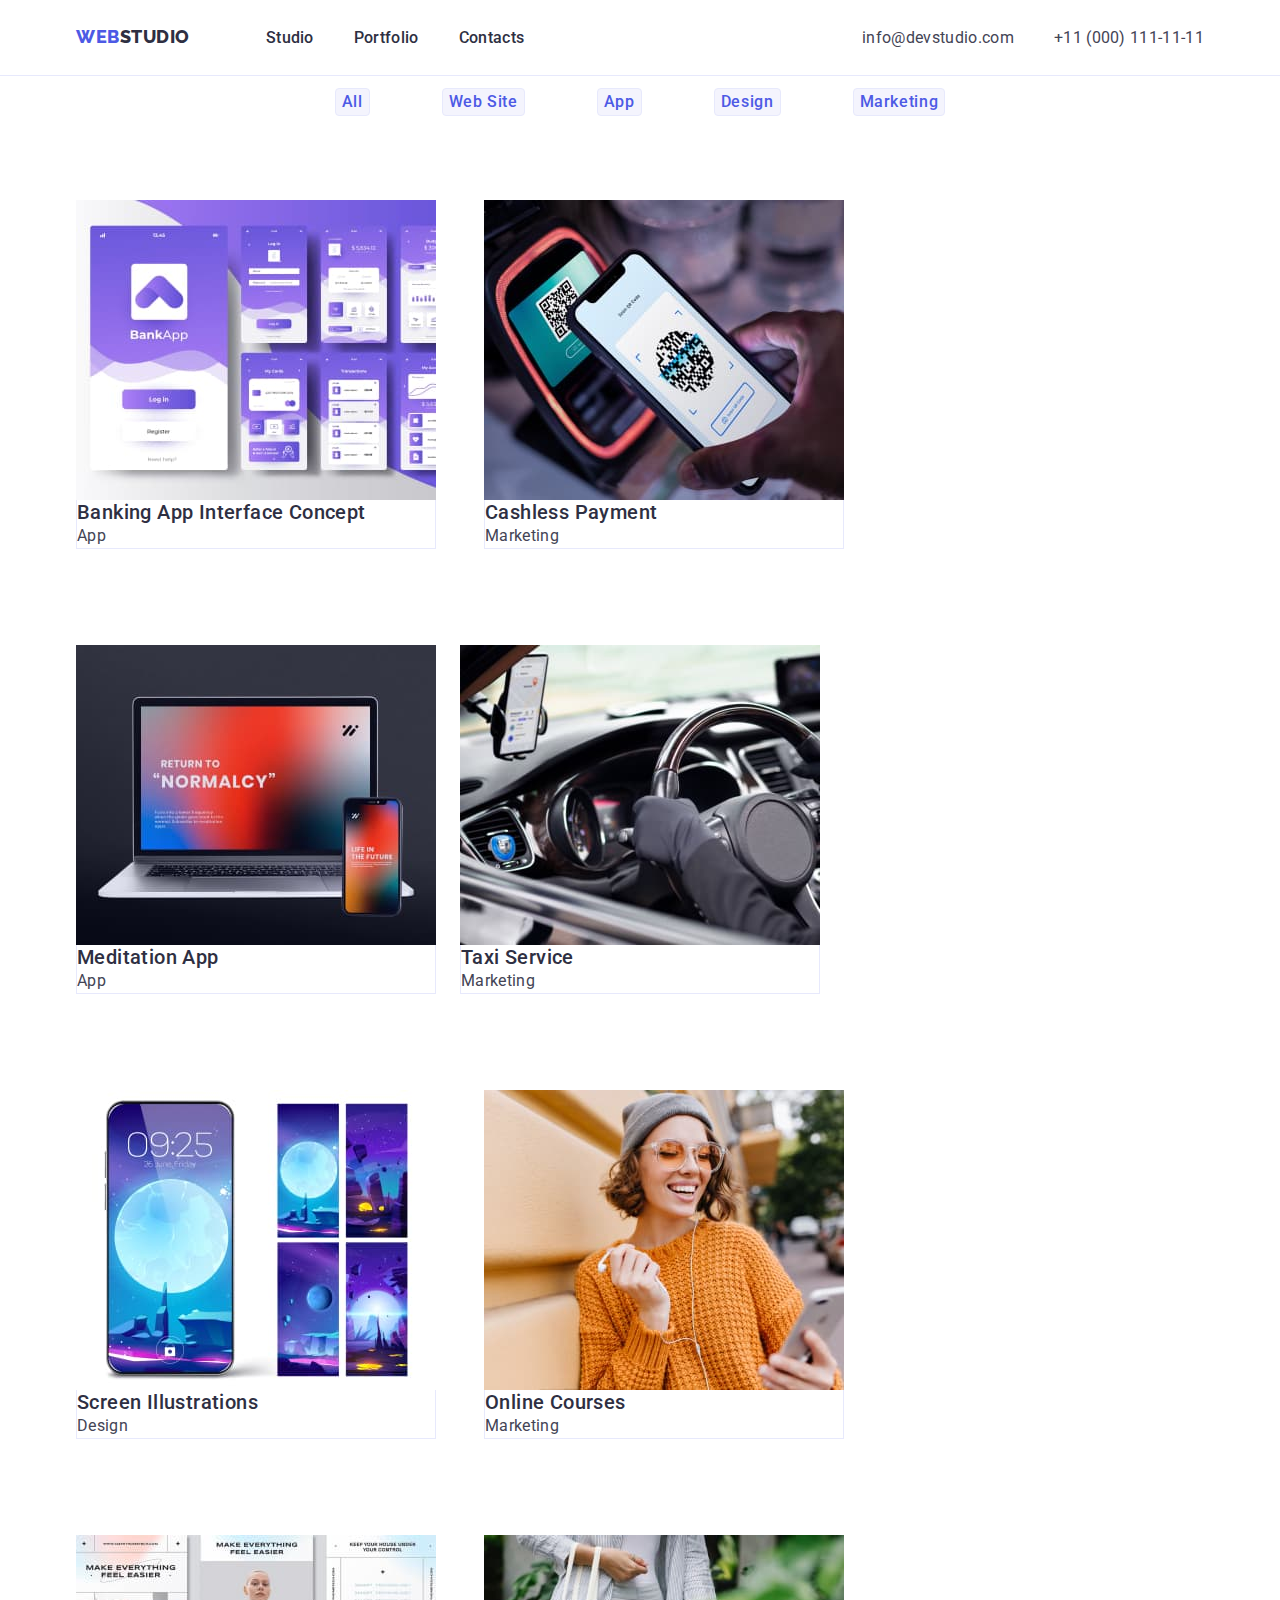
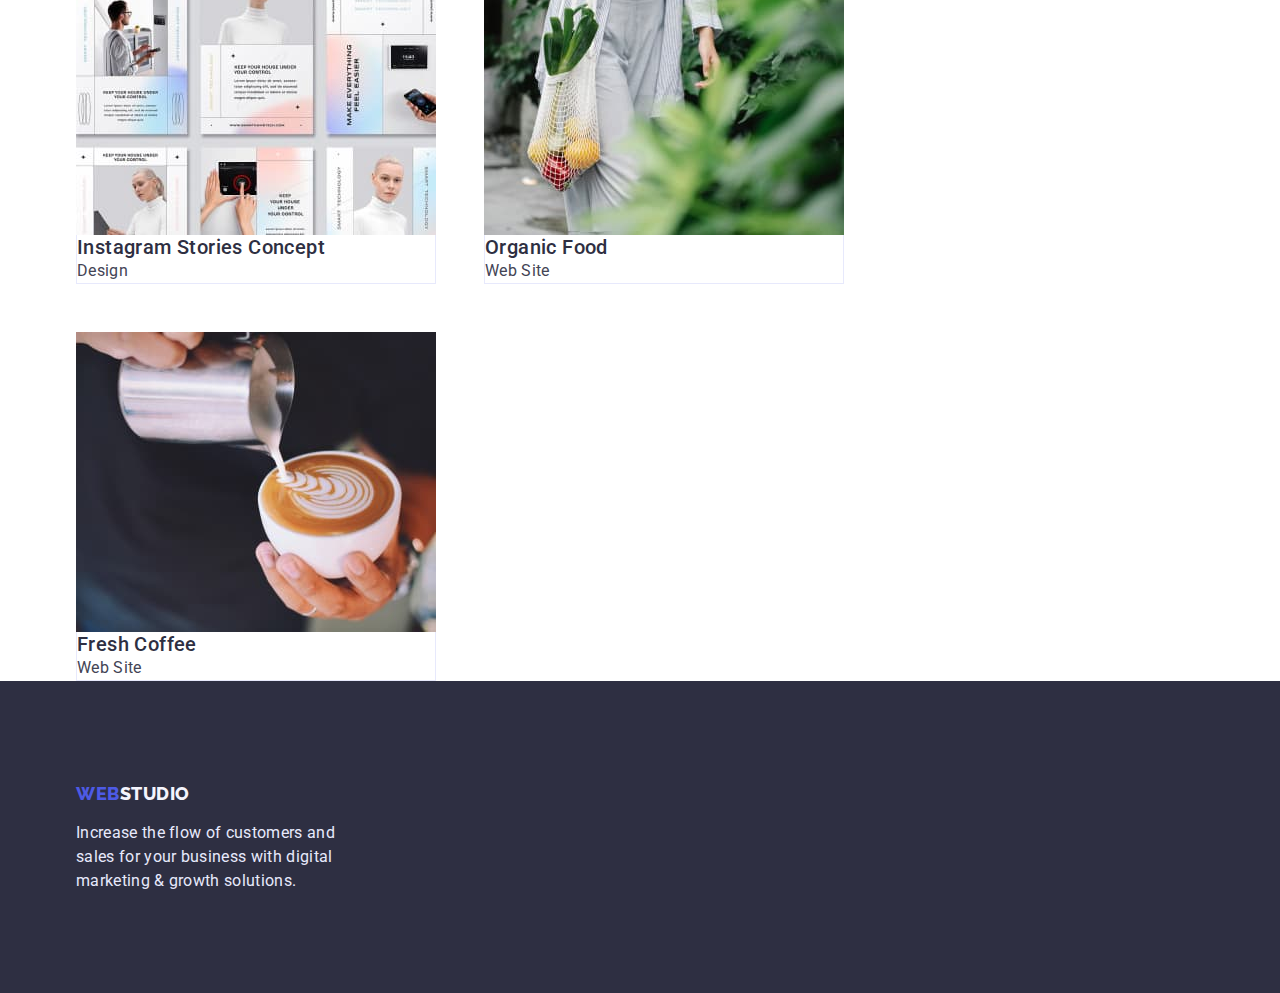
==== commit 173b0e4a: "versio78" ====
--- a/portfolio.html
+++ b/portfolio.html
@@ -40,12 +40,12 @@
         </nav>
         <address class="communication-methods">
           <ul class="menu list">
-            <li>
+            <li class="mail-number">
               <a class="link contacts" href="mailto:info@devstudio.com"
                 >info@devstudio.com</a
               >
             </li>
-            <li>
+            <li class="mail-number">
               <a class="link contacts" href="tel:+110001111111"
                 >+11 (000) 111-11-11
               </a>
--- a/css/styles.css
+++ b/css/styles.css
@@ -333,15 +333,19 @@
 .pictures-of-works:not(:nth-child(3n)) {
   margin-right: 24px;
 }
-/*.pictures-of-works {
+.pictures-of-works {
   flex-basis: calc((100%-48px) / 3);
-}*/
-
+}
+.portfolio-img {
+  display: flex;
+  flex-wrap: wrap;
+  row-gap: 48px;
+  column-gap: 24px;
+}
 .typical-examples-work {
   border-left: 1px solid #e7e9fc;
   border-right: 1px solid #e7e9fc;
   border-bottom: 1px solid #e7e9fc;
-  padding-top: 32px;
 }
 
 /*FOOTER*/
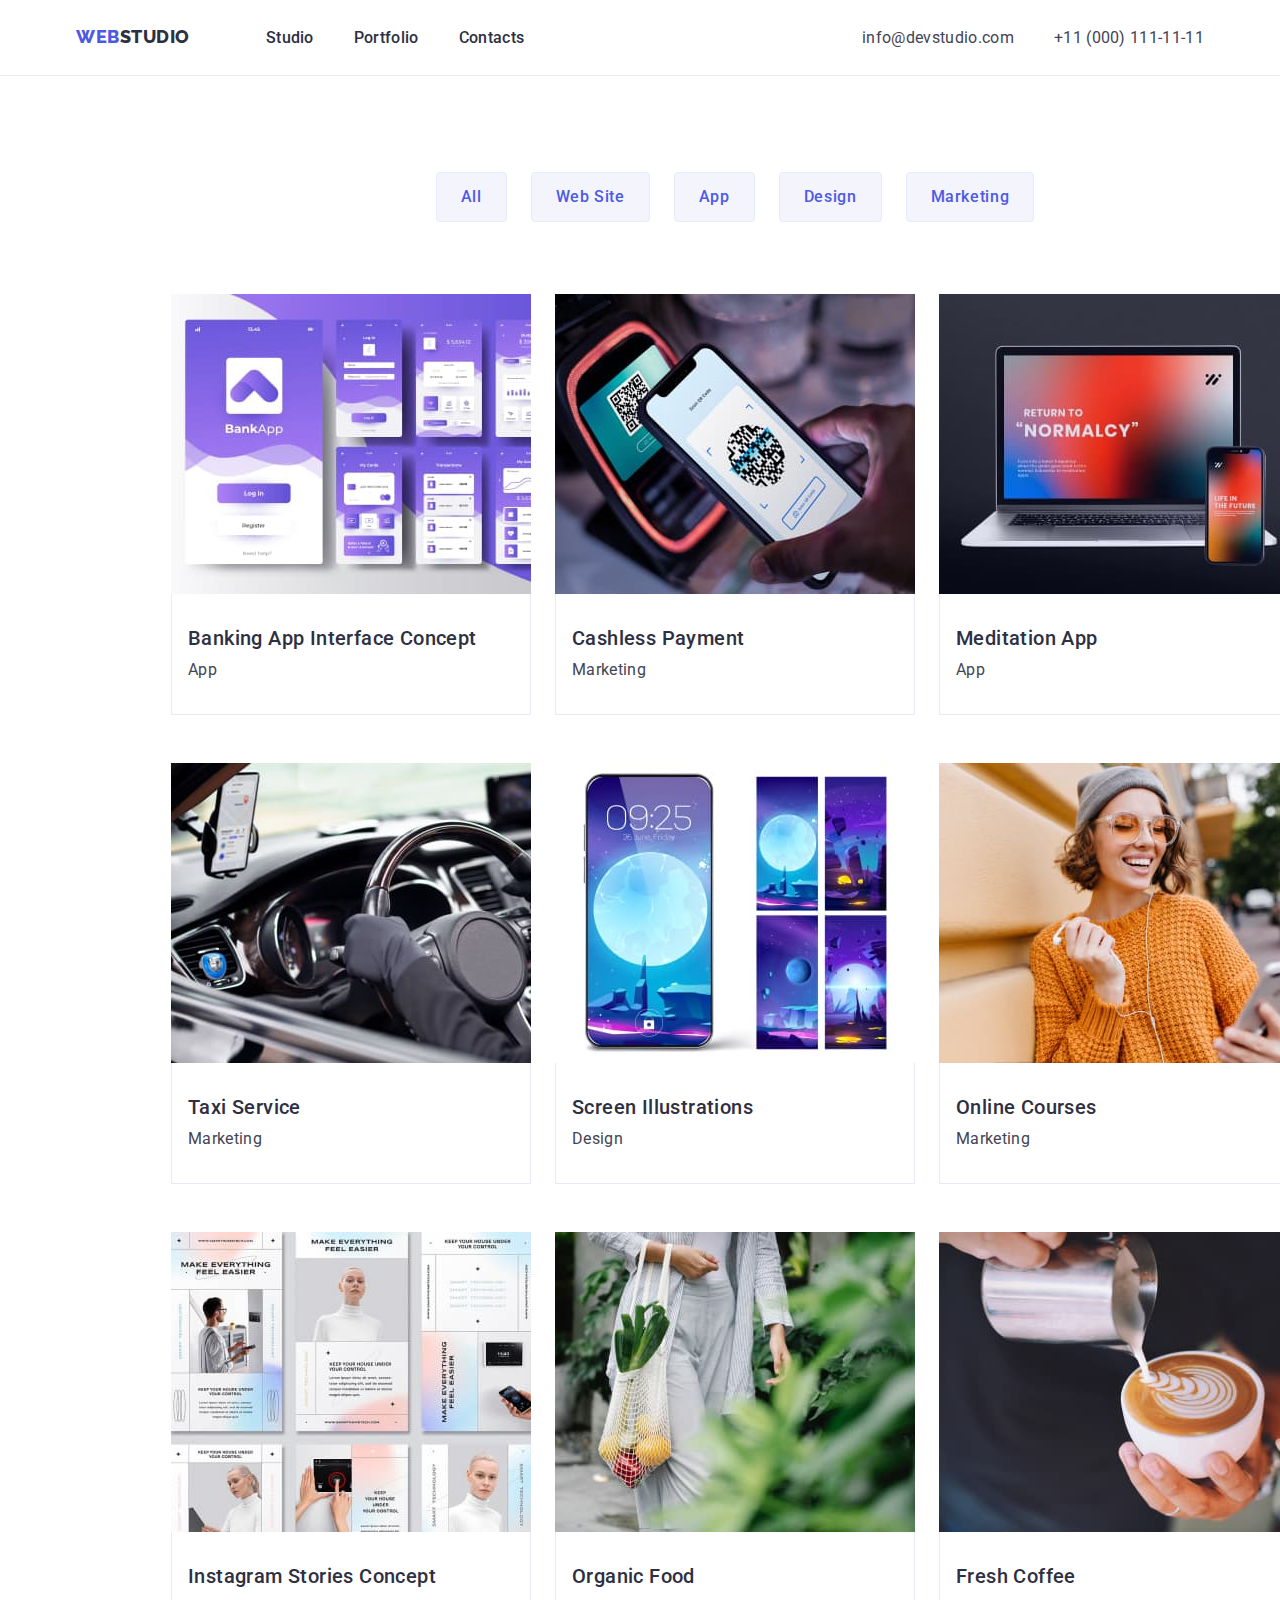
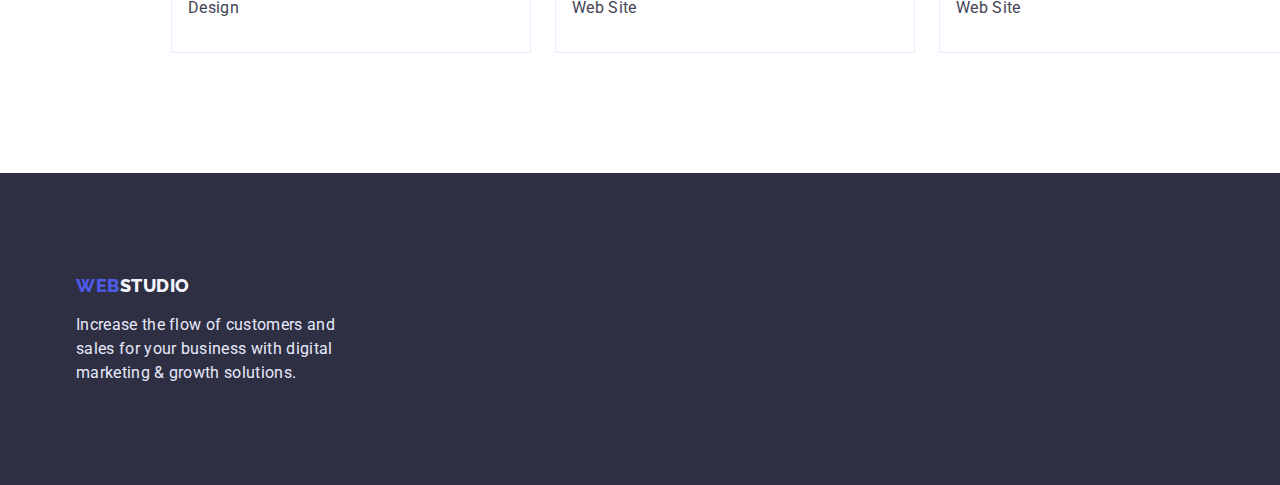
==== commit d3b92064: "version-24-03" ====
--- a/portfolio.html
+++ b/portfolio.html
@@ -57,7 +57,7 @@
     <!--==========================MAIN====================-->
     <main>
       <!--========FIRST SECTIONS==========-->
-      <section >
+      <section class="section-portfolio" >
         <div class="container">
         <h1 class="visually-hidden">Sections of the site</h1>
         <ul class="list menu-sections">
--- a/css/styles.css
+++ b/css/styles.css
@@ -201,6 +201,9 @@
 .text-benefit:not(:last-child) {
   margin-right: 24px;
 }
+.text-benefit {
+  flex-basis: 264.5px;
+}
 .section-subtitle {
   margin-bottom: 8px;
 }
@@ -288,27 +291,34 @@
   background-color: var(--color-blue);
   border-color: transparent;
 }
-.menu-sections {
-  display: flex;
-  margin-bottom: 72px;
-  justify-content: center;
-}
-.btn-portfolio:not(:last-child) {
-  margin-right: 24px;
-}
-.btn-portfolio {
+.filter-btn {
   padding-left: 24px;
   padding-right: 24px;
   padding-top: 12px;
   padding-bottom: 12px;
 }
+.menu-sections {
+  display: flex;
+  margin-bottom: 72px;
+  justify-content: center;
+}
+.btn-portfolio:not(:last-child) {
+  margin-right: 24px;
+}
+/*.btn-portfolio {
+  padding-left: 24px;
+  padding-right: 24px;
+  padding-top: 12px;
+  padding-bottom: 12px;
+  }*/
+
 /*================Subheadings of the second section====================*/
 .nav-types-work {
   font-weight: 500;
   font-size: 20px;
   line-height: 1.2;
   letter-spacing: 0.02em;
-
+  margin-bottom: 8px;
   color: var(--color-menu);
 }
 .section-subtitle {
@@ -327,15 +337,6 @@
   flex-wrap: wrap;
 }
 
-.pictures-of-works:not(:nth-last-child(-n + 3)) {
-  margin-bottom: 48px;
-}
-.pictures-of-works:not(:nth-child(3n)) {
-  margin-right: 24px;
-}
-.pictures-of-works {
-  flex-basis: calc((100%-48px) / 3);
-}
 .portfolio-img {
   display: flex;
   flex-wrap: wrap;
@@ -346,6 +347,13 @@
   border-left: 1px solid #e7e9fc;
   border-right: 1px solid #e7e9fc;
   border-bottom: 1px solid #e7e9fc;
+  padding: 32px 16px;
+}
+.section-portfolio {
+  padding-top: 96px;
+  padding-bottom: 120px;
+  padding-left: 156px;
+  padding-right: 156px;
 }
 
 /*FOOTER*/
